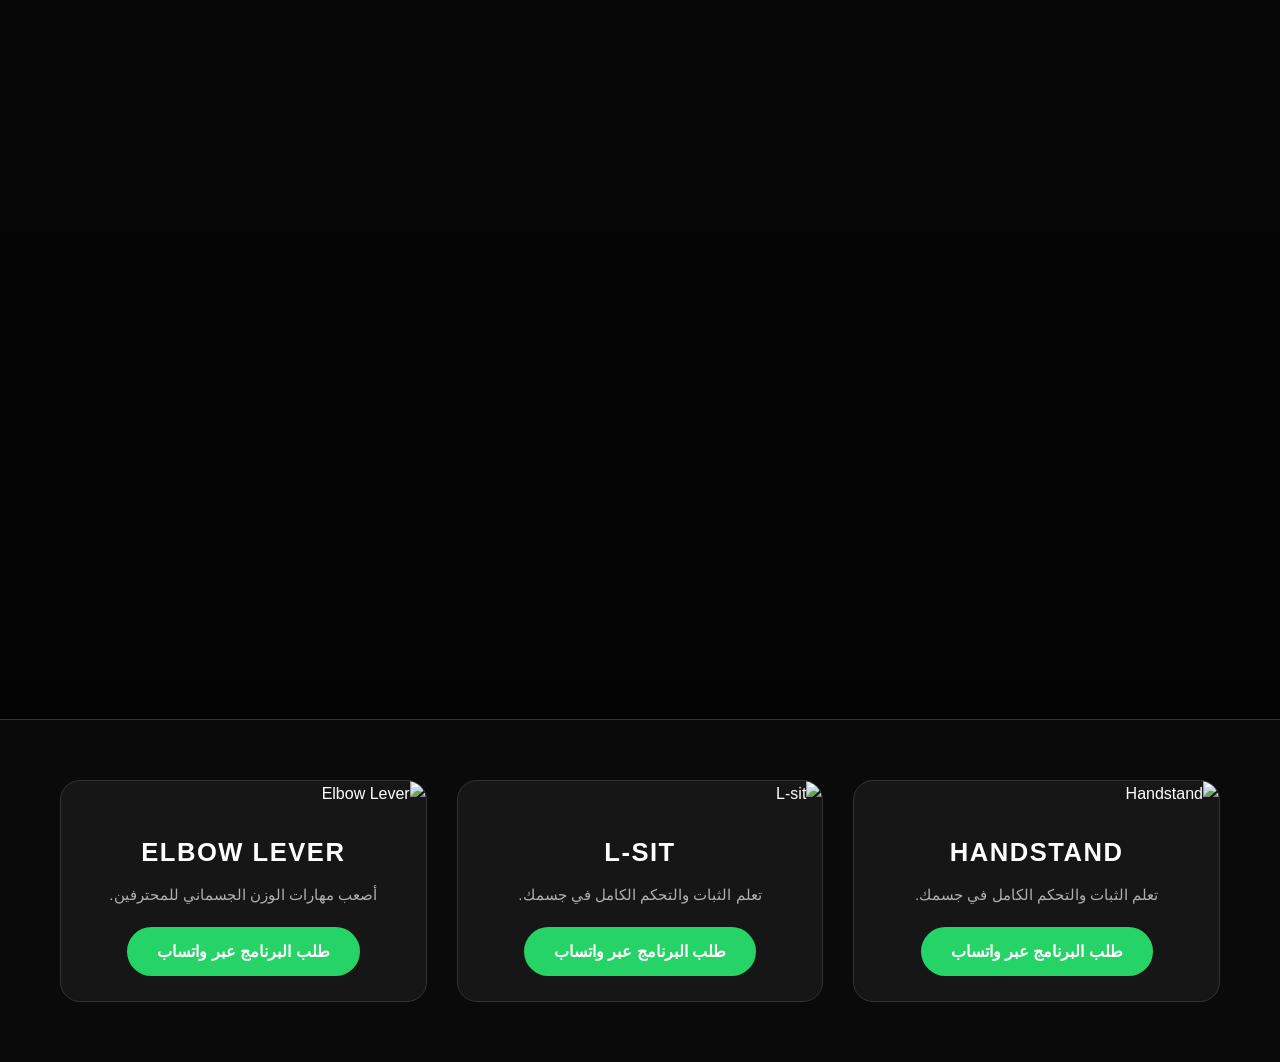
==== index.html @ 9a01b2c8 "Rename index.HTML to index.html" ====
<!DOCTYPE html>
<html lang="ar" dir="rtl">
<head>
    <meta charset="UTF-8">
    <meta name="viewport" content="width=device-width, initial-scale=1.0">
    <title>Level 0 - Calisthenics Skills</title>
    <link rel="stylesheet" href="index.css">
</head>
<body>

    <header class="image-header">
    <div class="content">
        <img src="your-small-logo.png" alt="" class="logo">
    </div>
</header>

    <main class="skills-grid">
        <div class="skill-card">
            <div class="skill-image">
                <img src="../web L0/Pictures/5f2c7818-cb99-4b5c-87d0-04c6f49ce610.jpg" alt="Handstand">
            </div>
            <div class="skill-info">
                <h3>Handstand</h3>
                <p>تعلم الثبات والتحكم الكامل في جسمك.</p>
                <a href="https://wa.me/201035893421?text=أريد الاستفسار عن برنامج الـ Handstand" class="whatsapp-btn">
                    طلب البرنامج عبر واتساب
                </a>
            </div>
        </div>

        <div class="skill-card">
            <div class="skill-image">
                <img src="../web L0/Pictures/f176749f-a728-4f96-b5e2-33e049d366c6.jpg" alt="L-sit">
            </div>
            <div class="skill-info">
                <h3>L-sit</h3>
                <p>تعلم الثبات والتحكم الكامل في جسمك.</p>
                <a href="https://wa.me/201035893421?text=أريد الاستفسار عن برنامج الـ L-sit" class="whatsapp-btn">
                    طلب البرنامج عبر واتساب
                </a>
            </div>
        </div>

        <div class="skill-card">
            <div class="skill-image">
                <img src="../web L0/Pictures/18f2a495-d84f-4c13-aa09-ad472e6c95b9.jpg" alt="Elbow Lever">
            </div>
            <div class="skill-info">
                <h3>Elbow Lever</h3>
                <p>أصعب مهارات الوزن الجسماني للمحترفين.</p>
                <a href="https://wa.me/201035893421?text=أريد الاستفسار عن برنامج الـ Elbow Lever" class="whatsapp-btn">
                    طلب البرنامج عبر واتساب
                </a>
            </div>
        </div>
    </main>

</body>
</html>
---- index.css ----
/* 1. Global Reset - تصفير الإعدادات لضمان عدم وجود فراغات */
* {
    margin: 0;
    padding: 0;
    box-sizing: border-box;
}

:root {
    --bg-color: #0a0a0a;
    --card-bg: #161616;
    --text-main: #ffffff;
    --text-dim: #b0b0b0;
    --wa-green: #25d366;
    --accent-line: #333333;
}

body {
    background-color: var(--bg-color);
    color: var(--text-main);
    font-family: 'Segoe UI', Roboto, sans-serif;
    line-height: 1.6;
    overflow-x: hidden;
}

/* 2. Header Section - الصورة الخلفية كاملة العرض */
header.image-header {
    position: relative;
    width: 100%;
    height: 80vh; /* بياخد 80% من طول الشاشة */
    
    /* الخلفية - تأكد من مسار الصورة الصحيح */
    background-image: linear-gradient(rgba(0,0,0,0.4), rgba(0,0,0,0.6)), url('../web L0/Pictures/6448a687-5fda-449c-9317-c03a4ab8d574.jpg');
    background-size: cover;      /* يفرش الصورة بالكامل */
    background-position: center;  /* يسنتر الصورة */
    background-repeat: no-repeat;
    background-attachment: fixed; /* تأثير Parallax رائع للكمبيوتر */
    
    display: flex;
    justify-content: center;
    align-items: center;
    overflow: hidden;
    border-bottom: 1px solid var(--accent-line);
}

.content {
    text-align: center;
    z-index: 2;
}

.logo {
    width: 220px;
    height: auto;
    filter: drop-shadow(0 0 15px rgba(0,0,0,0.8));
    transition: transform 0.4s ease;
}

.logo:hover {
    transform: scale(1.08);
}

/* 3. Skills Grid - شبكة المربعات */
.skills-grid {
    display: grid;
    grid-template-columns: repeat(auto-fit, minmax(300px, 1fr));
    gap: 30px;
    max-width: 1200px;
    margin: 60px auto;
    padding: 0 20px;
}

/* 4. Skill Card - المربعات */
.skill-card {
    background-color: var(--card-bg);
    border-radius: 20px;
    overflow: hidden;
    border: 1px solid var(--accent-line);
    transition: all 0.4s cubic-bezier(0.175, 0.885, 0.32, 1.275);
    cursor: pointer;
}

.skill-card:hover {
    transform: translateY(-15px);
    border-color: #555;
    box-shadow: 0 20px 40px rgba(0, 0, 0, 0.6);
}

.skill-image img {
    width: 100%;
    height: 250px;
    object-fit: cover;
    transition: 0.4s ease;
    filter: grayscale(20%);
}

.skill-card:hover .skill-image img {
    filter: grayscale(0%);
}

.skill-info {
    padding: 25px;
    text-align: center;
}

.skill-info h3 {
    font-size: 1.6rem;
    margin-bottom: 10px;
    text-transform: uppercase;
    letter-spacing: 1.5px;
    color: #fff;
}

.skill-info p {
    color: var(--text-dim);
    font-size: 0.95rem;
    margin-bottom: 20px;
}

/* 5. WhatsApp Button - الزرار */
.whatsapp-btn {
    display: inline-block;
    background-color: var(--wa-green);
    color: white;
    padding: 12px 30px;
    border-radius: 50px;
    text-decoration: none;
    font-weight: 700;
    transition: all 0.3s ease;
}

.whatsapp-btn:hover {
    filter: brightness(1.2);
    transform: scale(1.05);
    box-shadow: 0 5px 15px rgba(37, 211, 102, 0.4);
}

/* 6. Responsive Design - تعديلات الموبايل */
@media (max-width: 768px) {
    header.image-header {
        height: 55vh; /* تقليل الطول للموبايل */
        background-attachment: scroll; /* قفل البارالاكس لسلاسة الحركة */
    }

    .logo {
        width: 160px;
    }

    .skills-grid {
        grid-template-columns: 1fr; /* مربع واحد في الصف */
        margin: 30px auto;
        gap: 20px;
    }

    .skill-image img {
        height: 200px;
    }
}
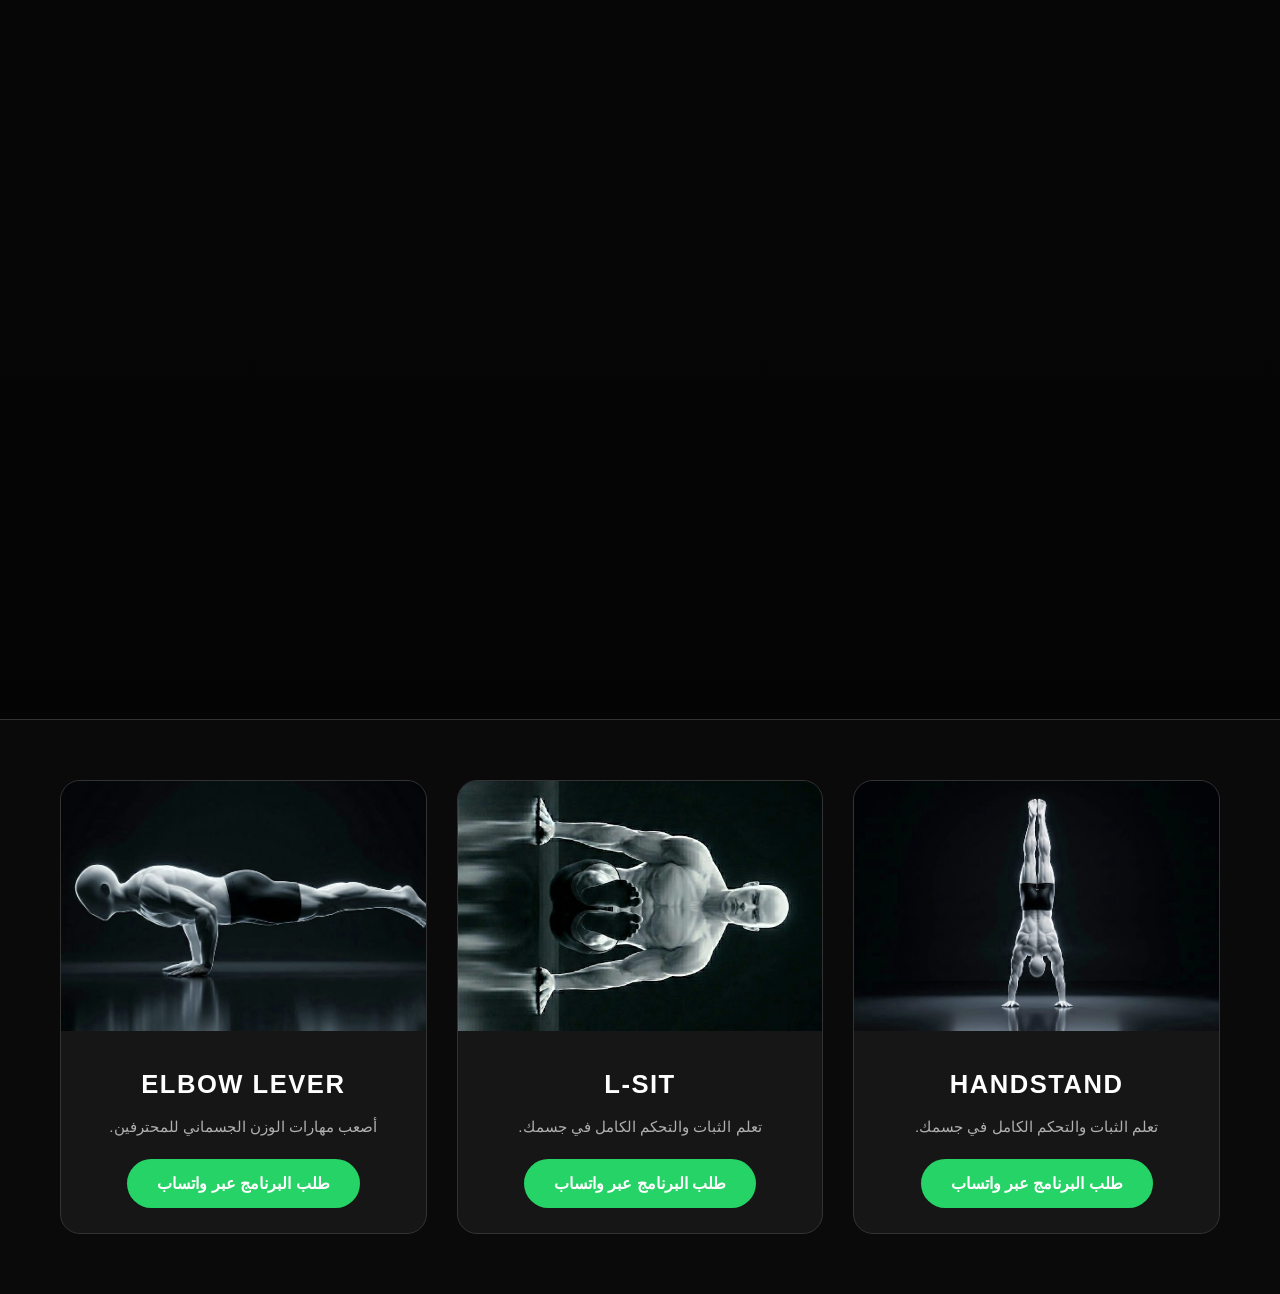
==== commit ff4e25f1: "Update index.html" ====
--- a/index.html
+++ b/index.html
@@ -17,7 +17,7 @@
     <main class="skills-grid">
         <div class="skill-card">
             <div class="skill-image">
-                <img src="../web L0/Pictures/5f2c7818-cb99-4b5c-87d0-04c6f49ce610.jpg" alt="Handstand">
+                <img src="Pictures/5f2c7818-cb99-4b5c-87d0-04c6f49ce610.jpg" alt="Handstand">
             </div>
             <div class="skill-info">
                 <h3>Handstand</h3>
@@ -30,7 +30,7 @@
 
         <div class="skill-card">
             <div class="skill-image">
-                <img src="../web L0/Pictures/f176749f-a728-4f96-b5e2-33e049d366c6.jpg" alt="L-sit">
+                <img src="Pictures/f176749f-a728-4f96-b5e2-33e049d366c6.jpg" alt="L-sit">
             </div>
             <div class="skill-info">
                 <h3>L-sit</h3>
@@ -43,7 +43,7 @@
 
         <div class="skill-card">
             <div class="skill-image">
-                <img src="../web L0/Pictures/18f2a495-d84f-4c13-aa09-ad472e6c95b9.jpg" alt="Elbow Lever">
+                <img src="Pictures/18f2a495-d84f-4c13-aa09-ad472e6c95b9.jpg" alt="Elbow Lever">
             </div>
             <div class="skill-info">
                 <h3>Elbow Lever</h3>
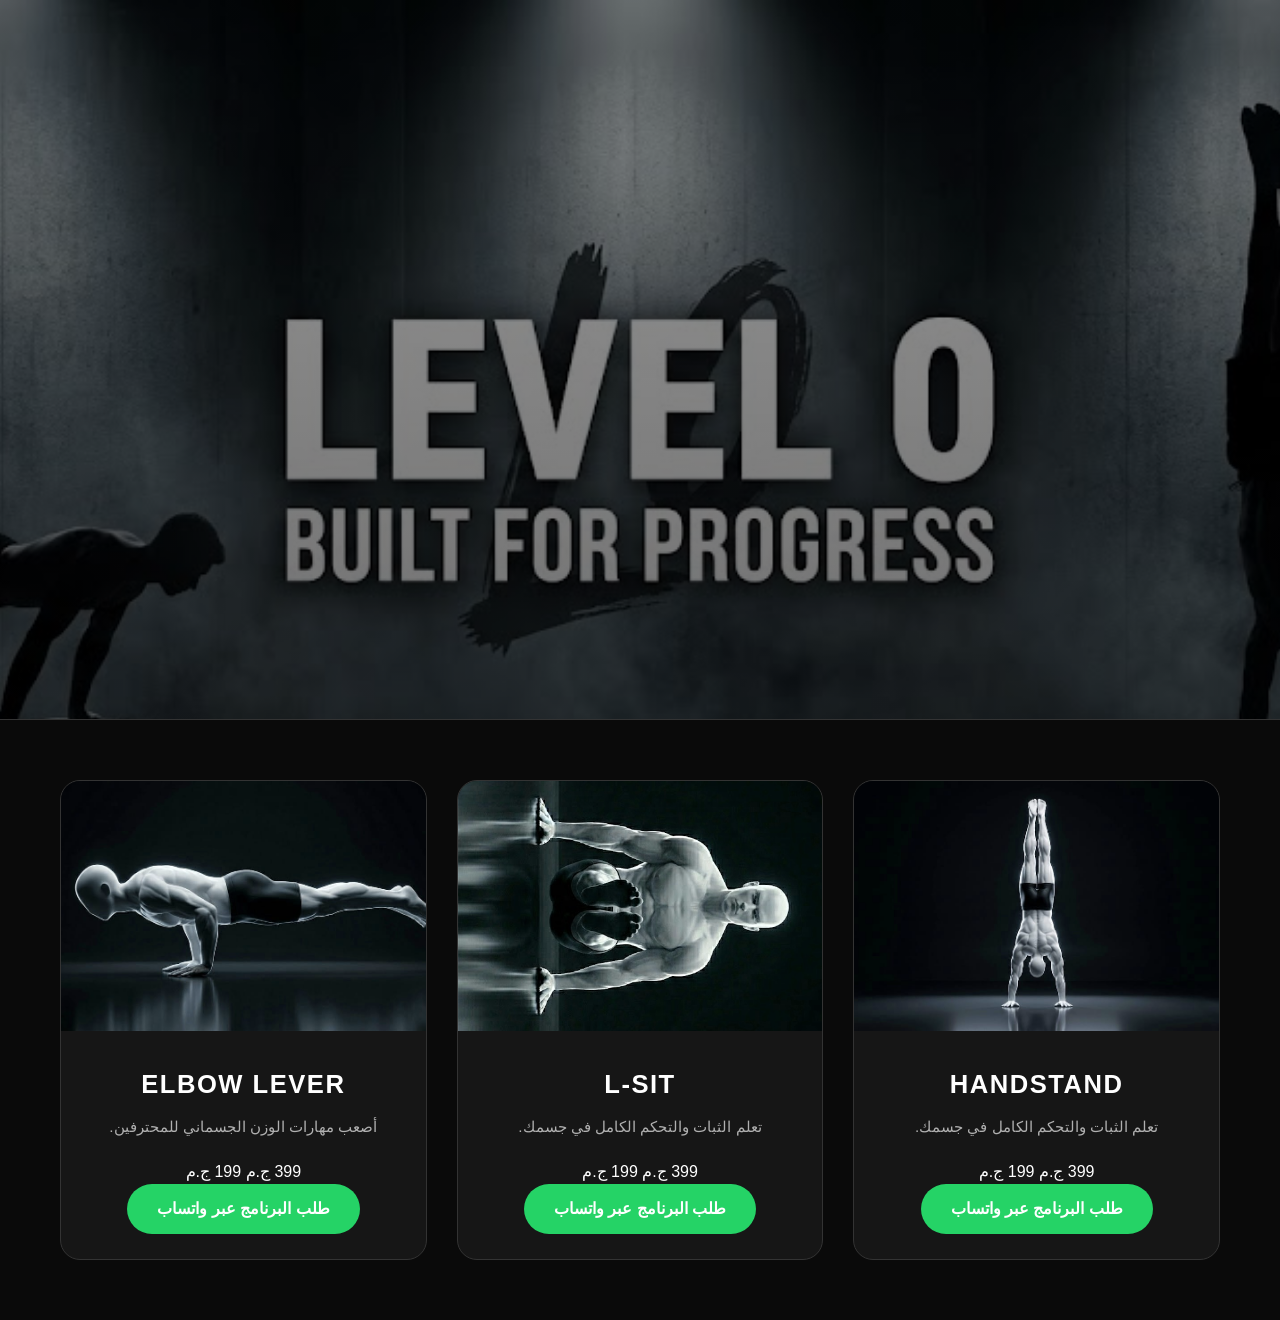
==== commit 18ed26d1: "Update index.html" ====
--- a/index.html
+++ b/index.html
@@ -22,6 +22,10 @@
             <div class="skill-info">
                 <h3>Handstand</h3>
                 <p>تعلم الثبات والتحكم الكامل في جسمك.</p>
+                <div class="price-box">
+                    <span class="old-price">399 ج.م</span>
+                    <span class="new-price">199 ج.م</span>
+                </div>
                 <a href="https://wa.me/201035893421?text=أريد الاستفسار عن برنامج الـ Handstand" class="whatsapp-btn">
                     طلب البرنامج عبر واتساب
                 </a>
@@ -35,6 +39,10 @@
             <div class="skill-info">
                 <h3>L-sit</h3>
                 <p>تعلم الثبات والتحكم الكامل في جسمك.</p>
+                <div class="price-box">
+                    <span class="old-price">399 ج.م</span>
+                    <span class="new-price">199 ج.م</span>
+                </div>
                 <a href="https://wa.me/201035893421?text=أريد الاستفسار عن برنامج الـ L-sit" class="whatsapp-btn">
                     طلب البرنامج عبر واتساب
                 </a>
@@ -48,6 +56,10 @@
             <div class="skill-info">
                 <h3>Elbow Lever</h3>
                 <p>أصعب مهارات الوزن الجسماني للمحترفين.</p>
+                <div class="price-box">
+                    <span class="old-price">399 ج.م</span>
+                    <span class="new-price">199 ج.م</span>
+                </div>
                 <a href="https://wa.me/201035893421?text=أريد الاستفسار عن برنامج الـ Elbow Lever" class="whatsapp-btn">
                     طلب البرنامج عبر واتساب
                 </a>
--- a/index.css
+++ b/index.css
@@ -29,7 +29,7 @@
     height: 80vh; /* بياخد 80% من طول الشاشة */
     
     /* الخلفية - تأكد من مسار الصورة الصحيح */
-    background-image: linear-gradient(rgba(0,0,0,0.4), rgba(0,0,0,0.6)), url('../web L0/Pictures/6448a687-5fda-449c-9317-c03a4ab8d574.jpg');
+    background-image: linear-gradient(rgba(0,0,0,0.4), rgba(0,0,0,0.6)), url('Pictures/6448a687-5fda-449c-9317-c03a4ab8d574.jpg');
     background-size: cover;      /* يفرش الصورة بالكامل */
     background-position: center;  /* يسنتر الصورة */
     background-repeat: no-repeat;
@@ -153,4 +153,4 @@
     .skill-image img {
         height: 200px;
     }
-}+}
